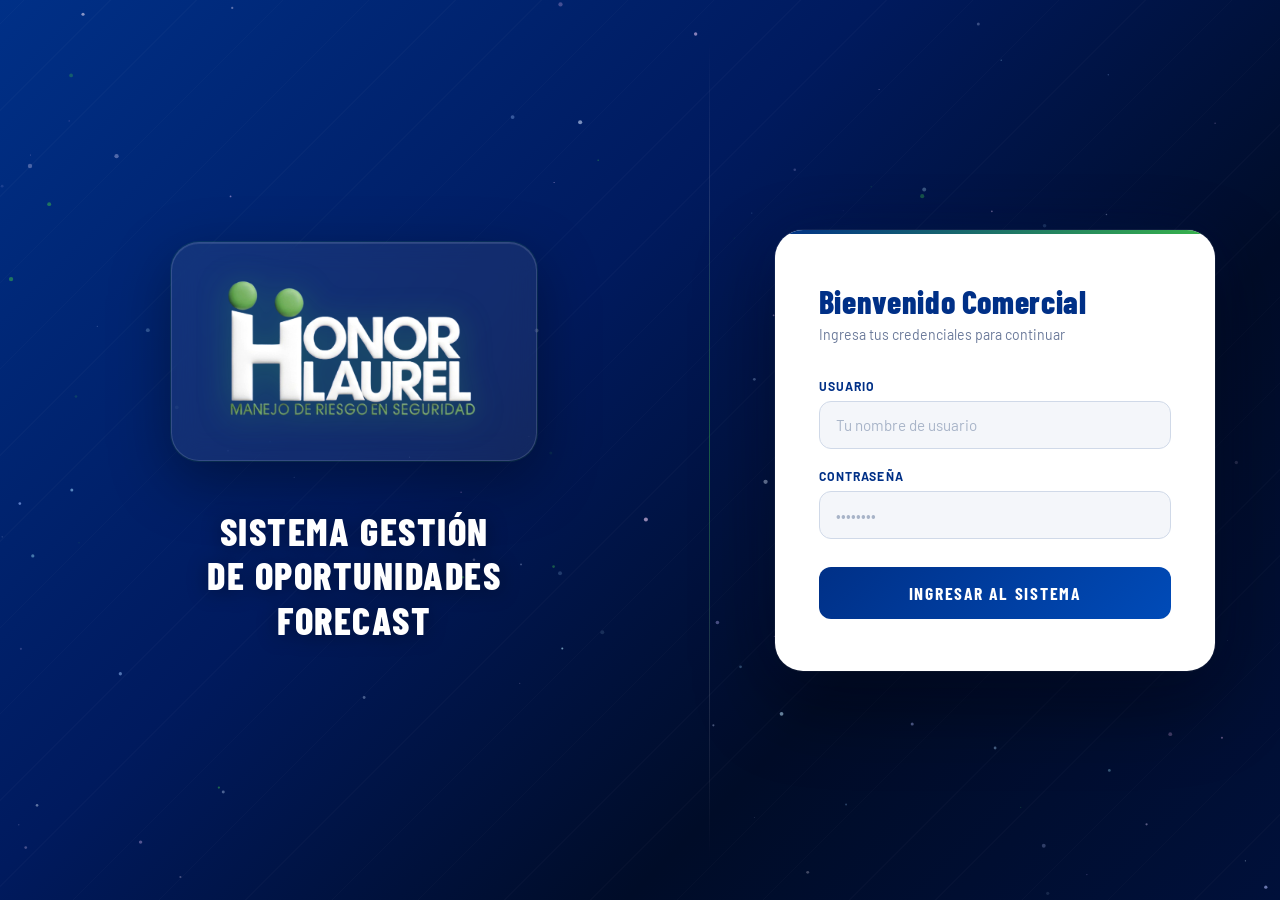
==== frontend/html/index.html @ c41c9d7c "Commit Inicial del proyecto CRM" ====
<!DOCTYPE html>
<html lang="es">
<head>
  <meta charset="UTF-8">
  <meta name="viewport" content="width=device-width, initial-scale=1.0">
  <title>HONOR — FORECASH · Ingreso</title>

  <!-- Fuentes -->
  <link href="https://fonts.googleapis.com/css2?family=Barlow:wght@300;400;600;700&family=Barlow+Condensed:wght@700;800&display=swap" rel="stylesheet">


  <!-- Icono Faviv -->
  <link rel="icon" type="image/png" sizes="16x16"  href="/frontend/img/favicons/favicon-16x16.png">
  <meta name="msapplication-TileColor" content="#ffffff">
  <meta name="theme-color" content="#ffffff">

  <!-- Estilos separados -->
  <link rel="stylesheet" href="/frontend/estilos/estilosindex.css">
</head>
<body>

  <!-- ── Fondo animado ────────────────────────────────────────── -->
  <div class="bg-gradient"></div>
  <canvas id="particleCanvas"></canvas>
  <div class="orb orb-1"></div>
  <div class="orb orb-2"></div>
  <div class="orb orb-3"></div>
  <div class="bg-lines"></div>

  <!-- ── Layout principal ─────────────────────────────────────── -->
  <div class="login-wrapper">

    <!-- Panel izquierdo — Branding -->
    <div class="panel-brand">
      <div class="logo-wrap">
        <img src="/frontend/img/logo.png" alt="Honor Servicios de Seguridad">
      </div>
      <h1>SISTEMA GESTIÓN<br>DE OPORTUNIDADES <br>FORECAST</h1>
    </div>

    <!-- Separador vertical -->
    <div class="divider"></div>

    <!-- Panel derecho — Formulario -->
    <div class="panel-form">
      <div class="card-login">

        <h2>Bienvenido Comercial</h2>
        <p class="subtitle">Ingresa tus credenciales para continuar</p>

        <!-- Campo usuario -->
        <div class="field">
          <label for="usuario">Usuario</label>
          <input
            type="text"
            id="usuario"
            placeholder="Tu nombre de usuario"
            autocomplete="username"
            spellcheck="false"
          >
        </div>

        <!-- Campo contraseña -->
        <div class="field">
          <label for="clave">Contraseña</label>
          <input
            type="password"
            id="clave"
            placeholder="••••••••"
            autocomplete="current-password"
          >
        </div>

        <!-- Botón ingresar -->
        <button class="btn-login" onclick="login()">
          Ingresar al sistema
          <span class="btn-bar"></span>
        </button>

        <!-- Mensaje de estado (error / carga / éxito) -->
        <div class="msg-box error" id="msgBox"></div>

      </div>
    </div>

  </div><!-- /login-wrapper -->

        
  <!-- Lógica separada -->
  <script src="/frontend/logicas/logicaindex.js"></script>

</body>
</html>
---- frontend/estilos/estilosindex.css ----
/* ============================================================
   estilosindex.css  —  CRM Honor · Login Page
   Paleta: azul corporativo + verde honor + blanco
   Fondo: partículas flotantes animadas + gradiente vivo
   ============================================================ */

/* ── Reset & Variables ─────────────────────────────────────── */
*, *::before, *::after { box-sizing: border-box; margin: 0; padding: 0; }

:root {
  --azul:        #003087;
  --azul-med:    #004BB8;
  --azul-claro:  #0066CC;
  --azul-deep:   #001A5E;
  --azul-night:  #00103A;
  --verde:       #39B54A;
  --verde-dark:  #2A8C38;
  --verde-glow:  rgba(57,181,74,0.35);
  --blanco:      #FFFFFF;
  --gris-suave:  #F4F6FA;
  --gris-borde:  #D0D9E8;
  --texto:       #1A2340;
  --error:       #D93025;
  --success:     #1A7A2E;
  --success-bg:  #E8F5E9;
}

/* ── Body & Fondo animado ───────────────────────────────────── */
body {
  font-family: 'Barlow', sans-serif;
  min-height: 100vh;
  display: flex;
  position: relative;
  overflow: hidden;
  background: var(--azul-night);
}

/* Gradiente base que rota suavemente */
.bg-gradient {
  position: fixed;
  inset: 0;
  background: linear-gradient(
    135deg,
    var(--azul)      0%,
    var(--azul-deep) 40%,
    #000C28          70%,
    var(--azul-night) 100%
  );
  animation: gradientShift 12s ease-in-out infinite alternate;
  z-index: 0;
}

@keyframes gradientShift {
  0%   { filter: hue-rotate(0deg)   brightness(1.0); }
  50%  { filter: hue-rotate(8deg)   brightness(1.06); }
  100% { filter: hue-rotate(-4deg)  brightness(0.95); }
}

/* ── Orbes de luz flotantes ─────────────────────────────────── */
.orb {
  position: fixed;
  border-radius: 50%;
  pointer-events: none;
  z-index: 0;
  filter: blur(60px);
  animation: orbFloat linear infinite;
  opacity: 0;
}

.orb-1 {
  width: 600px; height: 600px;
  top: -200px; right: -150px;
  background: radial-gradient(circle, rgba(57,181,74,0.18) 0%, transparent 65%);
  animation-duration: 18s;
  animation-delay: 0s;
}
.orb-2 {
  width: 500px; height: 500px;
  bottom: -180px; left: -120px;
  background: radial-gradient(circle, rgba(0,102,204,0.25) 0%, transparent 65%);
  animation-duration: 22s;
  animation-delay: -7s;
}
.orb-3 {
  width: 350px; height: 350px;
  top: 40%; left: 30%;
  background: radial-gradient(circle, rgba(0,75,184,0.15) 0%, transparent 65%);
  animation-duration: 28s;
  animation-delay: -14s;
}

@keyframes orbFloat {
  0%   { opacity: 0;    transform: translateY(0)    scale(1);    }
  10%  { opacity: 1; }
  50%  { transform: translateY(-40px) scale(1.08) rotate(5deg); }
  90%  { opacity: 1; }
  100% { opacity: 0;    transform: translateY(0)    scale(1);    }
}

/* ── Partículas parpadeantes (canvas) ──────────────────────── */
#particleCanvas {
  position: fixed;
  inset: 0;
  z-index: 0;
  pointer-events: none;
}

/* ── Líneas diagonales sutiles ──────────────────────────────── */
.bg-lines {
  position: fixed;
  inset: 0;
  z-index: 0;
  background-image: repeating-linear-gradient(
    -45deg,
    transparent,
    transparent 60px,
    rgba(255,255,255,0.018) 60px,
    rgba(255,255,255,0.018) 61px
  );
  pointer-events: none;
}

/* ── Layout principal ───────────────────────────────────────── */
.login-wrapper {
  display: flex;
  width: 100%;
  min-height: 100vh;
  align-items: stretch;
  position: relative;
  z-index: 1;
}

/* ── Panel izquierdo (branding) ─────────────────────────────── */
.panel-brand {
  flex: 1.2;
  display: flex;
  flex-direction: column;
  justify-content: center;
  align-items: center;
  padding: 60px;
  position: relative;
}

.panel-brand .logo-wrap {
  background: rgba(255,255,255,0.07);
  border: 1px solid rgba(255,255,255,0.14);
  border-radius: 28px;
  padding: 36px 52px;
  backdrop-filter: blur(14px);
  -webkit-backdrop-filter: blur(14px);
  margin-bottom: 48px;
  box-shadow:
    0 0 0 1px rgba(57,181,74,0.12),
    0 20px 60px rgba(0,0,0,0.35),
    inset 0 1px 0 rgba(255,255,255,0.1);
  animation: logoGlow 4s ease-in-out infinite alternate;
  transition: transform 0.3s ease;
}

.panel-brand .logo-wrap:hover {
  transform: scale(1.03);
}

@keyframes logoGlow {
  from { box-shadow: 0 0 0 1px rgba(57,181,74,0.12), 0 20px 60px rgba(0,0,0,0.35), 0 0 40px rgba(57,181,74,0.08); }
  to   { box-shadow: 0 0 0 1px rgba(57,181,74,0.30), 0 20px 60px rgba(0,0,0,0.4),  0 0 70px rgba(57,181,74,0.20); }
}

.panel-brand .logo-wrap img {
  width: 260px;
  filter: brightness(1.08) drop-shadow(0 4px 16px rgba(57,181,74,0.3));
}

.panel-brand h1 {
  font-family: 'Barlow Condensed', sans-serif;
  font-size: 2.4rem;
  font-weight: 800;
  color: var(--blanco);
  text-align: center;
  letter-spacing: 0.04em;
  line-height: 1.15;
  margin-bottom: 16px;
  text-shadow: 0 2px 20px rgba(0,0,0,0.4);
  animation: fadeUp 0.8s 0.2s ease both;
}

.panel-brand p {
  color: rgba(255,255,255,0.55);
  font-size: 1rem;
  text-align: center;
  max-width: 360px;
  line-height: 1.6;
  animation: fadeUp 0.8s 0.35s ease both;
}

@keyframes fadeUp {
  from { opacity: 0; transform: translateY(18px); }
  to   { opacity: 1; transform: translateY(0); }
}

/* Badges decorativos */
.badge-version {
  position: absolute;
  bottom: 32px;
  left: 50%;
  transform: translateX(-50%);
  font-size: 0.72rem;
  color: rgba(255,255,255,0.28);
  letter-spacing: 0.14em;
  text-transform: uppercase;
  white-space: nowrap;
}

.badge-secure {
  display: inline-flex;
  align-items: center;
  gap: 6px;
  background: rgba(57,181,74,0.12);
  border: 1px solid rgba(57,181,74,0.25);
  border-radius: 20px;
  padding: 6px 16px;
  margin-top: 28px;
  font-size: 0.78rem;
  color: rgba(57,181,74,0.85);
  letter-spacing: 0.06em;
  animation: fadeUp 0.8s 0.5s ease both;
}

.badge-secure::before {
  content: '🔒';
  font-size: 0.85rem;
}

/* ── Separador vertical ─────────────────────────────────────── */
.divider {
  width: 1px;
  background: linear-gradient(
    to bottom,
    transparent,
    rgba(255,255,255,0.12) 20%,
    rgba(57,181,74,0.45)   50%,
    rgba(255,255,255,0.12) 80%,
    transparent
  );
  margin: 40px 0;
  animation: dividerGlow 3s ease-in-out infinite alternate;
}

@keyframes dividerGlow {
  from { opacity: 0.6; }
  to   { opacity: 1; }
}

/* ── Panel derecho (formulario) ─────────────────────────────── */
.panel-form {
  flex: 1;
  display: flex;
  align-items: center;
  justify-content: center;
  padding: 60px 40px;
}

/* ── Card de login ──────────────────────────────────────────── */
.card-login {
  background: var(--blanco);
  border-radius: 28px;
  padding: 52px 44px;
  width: 100%;
  max-width: 440px;
  box-shadow:
    0 32px 80px rgba(0,0,0,0.40),
    0 0 0 1px rgba(255,255,255,0.06),
    0 0 60px rgba(0,48,135,0.15);
  animation: cardSlideIn 0.6s cubic-bezier(0.16,1,0.3,1) both;
  position: relative;
  overflow: hidden;
}

/* Barra superior decorativa */
.card-login::before {
  content: '';
  position: absolute;
  top: 0; left: 0; right: 0;
  height: 4px;
  background: linear-gradient(90deg, var(--azul) 0%, var(--verde) 50%, var(--azul-claro) 100%);
  background-size: 200% 100%;
  animation: barSlide 3s linear infinite;
}

@keyframes barSlide {
  from { background-position: 0% 0%; }
  to   { background-position: 200% 0%; }
}

@keyframes cardSlideIn {
  from { opacity: 0; transform: translateY(30px) scale(0.97); }
  to   { opacity: 1; transform: translateY(0)    scale(1); }
}

.card-login h2 {
  font-family: 'Barlow Condensed', sans-serif;
  font-size: 2rem;
  font-weight: 800;
  color: var(--azul);
  margin-bottom: 6px;
  letter-spacing: 0.02em;
}

.card-login .subtitle {
  font-size: 0.88rem;
  color: #6B7A9A;
  margin-bottom: 36px;
}

/* ── Campos de formulario ───────────────────────────────────── */
.field {
  margin-bottom: 20px;
  position: relative;
}

.field label {
  display: block;
  font-size: 0.76rem;
  font-weight: 700;
  letter-spacing: 0.09em;
  text-transform: uppercase;
  color: var(--azul);
  margin-bottom: 8px;
}

.field input {
  width: 100%;
  padding: 14px 16px;
  border: 1.5px solid var(--gris-borde);
  border-radius: 12px;
  font-family: 'Barlow', sans-serif;
  font-size: 0.95rem;
  color: var(--texto);
  background: var(--gris-suave);
  transition: border-color 0.2s, box-shadow 0.2s, background 0.2s;
  outline: none;
}

.field input:focus {
  border-color: var(--azul-claro);
  background: var(--blanco);
  box-shadow: 0 0 0 3px rgba(0,102,204,0.12);
}

.field input::placeholder {
  color: #A8B4C8;
}

/* ── Botón principal ────────────────────────────────────────── */
.btn-login {
  width: 100%;
  padding: 15px;
  background: linear-gradient(135deg, var(--azul) 0%, var(--azul-med) 100%);
  color: var(--blanco);
  border: none;
  border-radius: 12px;
  font-family: 'Barlow Condensed', sans-serif;
  font-size: 1.1rem;
  font-weight: 700;
  letter-spacing: 0.1em;
  text-transform: uppercase;
  cursor: pointer;
  margin-top: 8px;
  transition: transform 0.15s, box-shadow 0.2s, background 0.2s;
  position: relative;
  overflow: hidden;
}

.btn-login:hover {
  background: linear-gradient(135deg, var(--azul-med) 0%, var(--azul-claro) 100%);
  box-shadow: 0 8px 24px rgba(0,48,135,0.38);
  transform: translateY(-2px);
}

.btn-login:active { transform: translateY(0); }

.btn-login .btn-bar {
  position: absolute;
  bottom: 0; left: 0; right: 0;
  height: 3px;
  background: var(--verde);
  transform: scaleX(0);
  transition: transform 0.3s ease;
}

.btn-login:hover .btn-bar { transform: scaleX(1); }

/* Ripple effect */
.btn-login::after {
  content: '';
  position: absolute;
  inset: 0;
  background: radial-gradient(circle at center, rgba(255,255,255,0.25) 0%, transparent 70%);
  opacity: 0;
  transition: opacity 0.3s;
}
.btn-login:active::after { opacity: 1; }

/* ── Mensajes de estado ──────────────────────────────────────── */
.msg-box {
  border-radius: 10px;
  font-size: 0.84rem;
  padding: 11px 14px;
  margin-top: 14px;
  display: none;
  align-items: center;
  gap: 8px;
}

.msg-box.error {
  background: #FFF0EF;
  border: 1px solid #F5C2BE;
  color: var(--error);
}

.msg-box.success {
  background: var(--success-bg);
  border: 1px solid rgba(57,181,74,0.35);
  color: var(--success);
}

.msg-box.loading {
  background: #EEF4FF;
  border: 1px solid rgba(0,102,204,0.25);
  color: var(--azul-claro);
}

.msg-box.visible { display: flex; }

/* Spinner inline */
.spinner {
  width: 14px; height: 14px;
  border: 2px solid rgba(0,102,204,0.3);
  border-top-color: var(--azul-claro);
  border-radius: 50%;
  animation: spin 0.7s linear infinite;
  flex-shrink: 0;
}

@keyframes spin { to { transform: rotate(360deg); } }

/* ── Link de recuperación ───────────────────────────────────── */
.forgot-link {
  display: block;
  text-align: center;
  margin-top: 18px;
  font-size: 0.82rem;
  color: var(--azul-claro);
  cursor: pointer;
  text-decoration: none;
  transition: color 0.2s;
}

.forgot-link:hover {
  color: var(--azul);
  text-decoration: underline;
}

/* ── Modal de recuperación de contraseña ────────────────────── */
.modal-overlay {
  position: fixed;
  inset: 0;
  background: rgba(0,10,30,0.72);
  backdrop-filter: blur(6px);
  -webkit-backdrop-filter: blur(6px);
  z-index: 100;
  display: flex;
  align-items: center;
  justify-content: center;
  opacity: 0;
  pointer-events: none;
  transition: opacity 0.3s ease;
}

.modal-overlay.open {
  opacity: 1;
  pointer-events: auto;
}

.modal-card {
  background: var(--blanco);
  border-radius: 24px;
  padding: 44px 40px;
  width: 100%;
  max-width: 420px;
  position: relative;
  box-shadow: 0 40px 100px rgba(0,0,0,0.45);
  transform: translateY(20px) scale(0.97);
  transition: transform 0.35s cubic-bezier(0.16,1,0.3,1);
}

.modal-overlay.open .modal-card {
  transform: translateY(0) scale(1);
}

/* Barra superior modal */
.modal-card::before {
  content: '';
  position: absolute;
  top: 0; left: 0; right: 0;
  height: 4px;
  background: linear-gradient(90deg, var(--verde-dark) 0%, var(--verde) 100%);
  border-radius: 24px 24px 0 0;
}

.modal-card h3 {
  font-family: 'Barlow Condensed', sans-serif;
  font-size: 1.6rem;
  font-weight: 800;
  color: var(--azul);
  margin-bottom: 8px;
}

.modal-card .modal-sub {
  font-size: 0.86rem;
  color: #6B7A9A;
  margin-bottom: 28px;
  line-height: 1.5;
}

.modal-step { display: none; }
.modal-step.active { display: block; }

.btn-modal {
  width: 100%;
  padding: 14px;
  background: linear-gradient(135deg, var(--verde-dark), var(--verde));
  color: var(--blanco);
  border: none;
  border-radius: 10px;
  font-family: 'Barlow Condensed', sans-serif;
  font-size: 1rem;
  font-weight: 700;
  letter-spacing: 0.08em;
  text-transform: uppercase;
  cursor: pointer;
  margin-top: 6px;
  transition: transform 0.15s, box-shadow 0.2s;
}

.btn-modal:hover {
  box-shadow: 0 6px 20px rgba(42,140,56,0.4);
  transform: translateY(-1px);
}

.btn-cancel {
  display: block;
  text-align: center;
  margin-top: 14px;
  font-size: 0.82rem;
  color: #8A97B0;
  cursor: pointer;
  transition: color 0.2s;
}

.btn-cancel:hover { color: var(--error); }

/* ── Loading overlay (login) ────────────────────────────────── */
.btn-login.loading-state {
  pointer-events: none;
  opacity: 0.85;
}

/* ── Responsive ─────────────────────────────────────────────── */
@media (max-width: 768px) {
  .panel-brand, .divider { display: none; }
  .panel-form { padding: 24px 16px; }
  .card-login { padding: 40px 28px; }
  .modal-card { margin: 16px; padding: 36px 24px; }
}
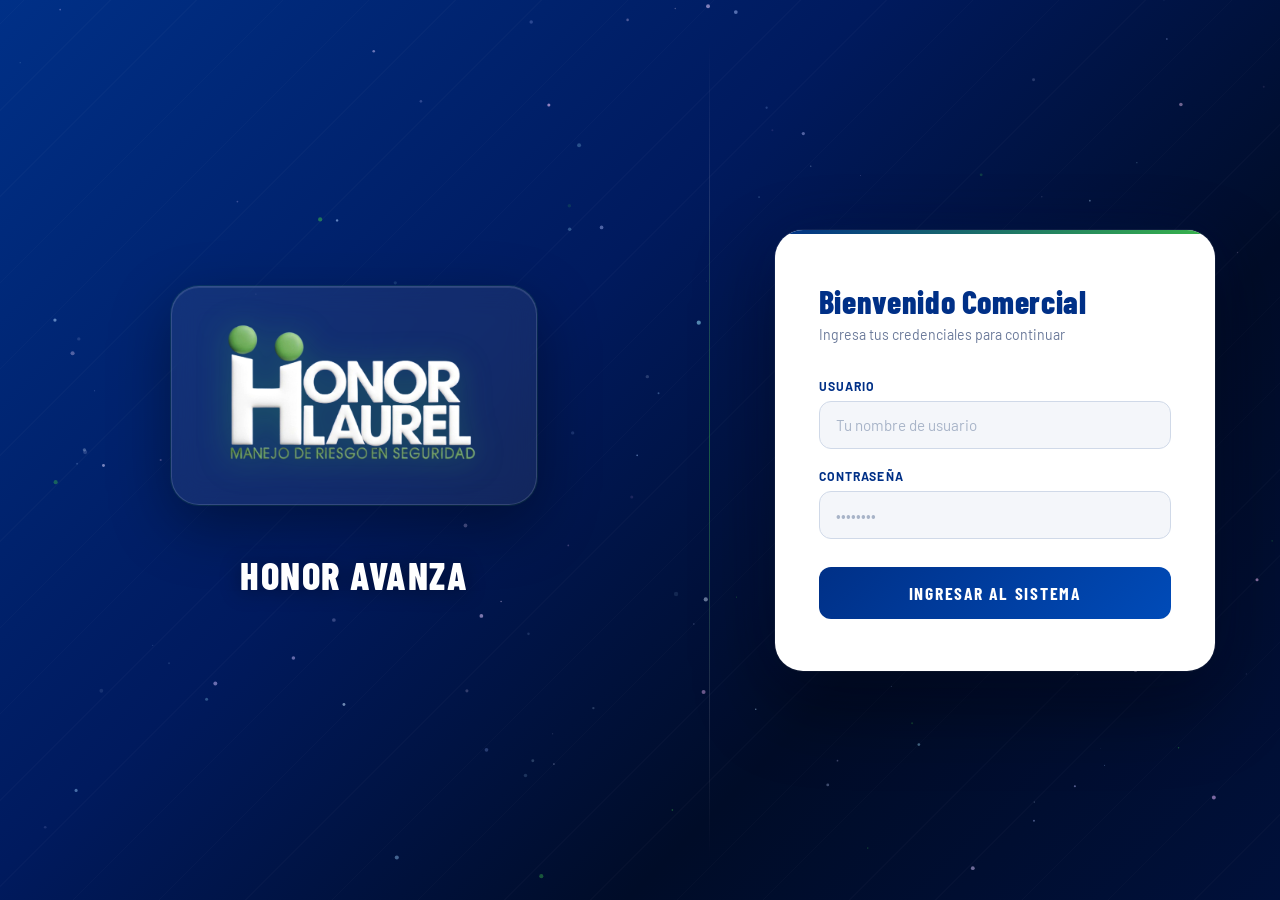
==== commit d7ad92b1: "Actualizacion de Base de datos, Indicadores de corte y acciones de registro de formulario" ====
--- a/frontend/html/index.html
+++ b/frontend/html/index.html
@@ -35,7 +35,7 @@
       <div class="logo-wrap">
         <img src="/frontend/img/logo.png" alt="Honor Servicios de Seguridad">
       </div>
-      <h1>SISTEMA GESTIÓN<br>DE OPORTUNIDADES <br>FORECAST</h1>
+      <h1>HONOR AVANZA</h1>
     </div>
 
     <!-- Separador vertical -->
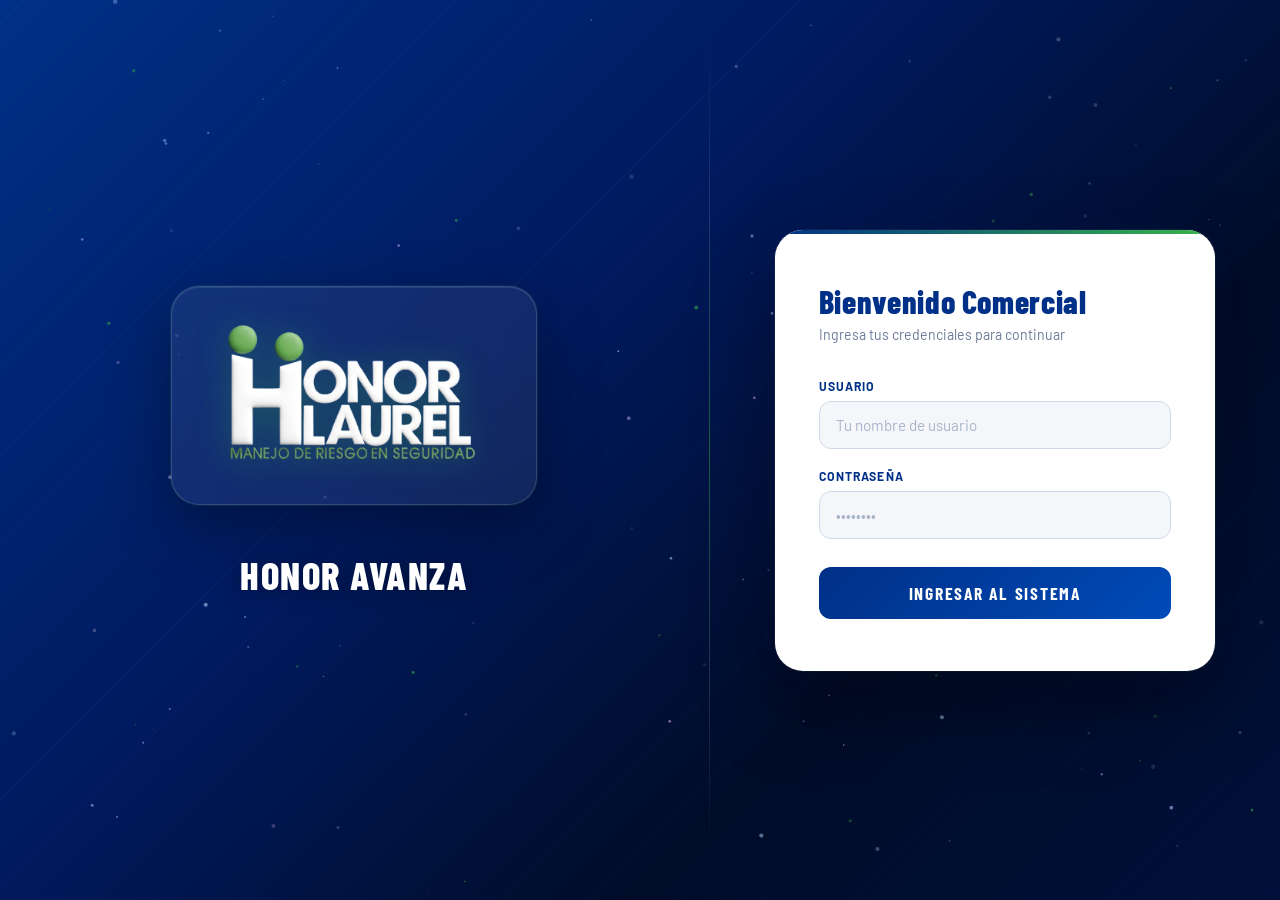
==== commit 6cf9a041: "Actualizacion frontend" ====
--- a/frontend/html/index.html
+++ b/frontend/html/index.html
@@ -16,6 +16,7 @@
 
   <!-- Estilos separados -->
   <link rel="stylesheet" href="/frontend/estilos/estilosindex.css">
+  <link rel="stylesheet" href="/frontend/estilos/comun.css">
 </head>
 <body>
 
@@ -87,7 +88,8 @@
 
         
   <!-- Lógica separada -->
-  <script src="/frontend/logicas/logicaindex.js"></script>
+  <script src="/frontend/logicas/guard-sesion.js"></script>
+<script src="/frontend/logicas/logicaindex.js"></script>
 
 </body>
 </html>
--- a/frontend/estilos/comun.css
+++ b/frontend/estilos/comun.css
@@ -0,0 +1,162 @@
+/* ============================================================================
+   comun.css — CRM Honor · Capa compartida
+   ----------------------------------------------------------------------------
+   Se carga DESPUÉS del CSS propio de cada página, en todas las páginas.
+   Contiene lo que antes se repetía (o faltaba) archivo por archivo:
+
+     1. Secciones de formulario  (.form-seccion / .seccion-titulo)
+     2. Campos ocultos que siguen existiendo en el DOM (.campo-oculto)
+     3. Capa responsive única para navbar, sidebar, contenido, grids y tablas
+
+   Al vivir en un solo archivo, un ajuste de layout se hace una vez y aplica
+   a las seis páginas.
+   ============================================================================ */
+
+/* ══════════════════════════════════════════════════════════════
+   1. SECCIONES DE FORMULARIO
+   Agrupan los campos por tema (Valores, Servicio, Ubicación…) en
+   lugar de un bloque único donde todo se mezcla.
+══════════════════════════════════════════════════════════════ */
+
+.form-seccion {
+  padding: 20px 0 4px;
+  border-top: 1px solid var(--gris-borde, #D0D9E8);
+}
+.form-seccion:first-of-type {
+  padding-top: 0;
+  border-top: 0;
+}
+
+.seccion-titulo {
+  display: flex;
+  align-items: center;
+  gap: 9px;
+  margin: 0 0 16px;
+  font-family: 'Barlow Condensed', 'Barlow', sans-serif;
+  font-size: 0.95rem;
+  font-weight: 800;
+  letter-spacing: 0.1em;
+  text-transform: uppercase;
+  color: var(--azul, #003087);
+}
+.seccion-titulo i {
+  display: inline-flex;
+  align-items: center;
+  justify-content: center;
+  width: 26px;
+  height: 26px;
+  border-radius: 7px;
+  background: var(--gris-suave, #F4F6FA);
+  color: var(--azul-med, #004BB8);
+  font-size: 0.9rem;
+}
+.seccion-titulo .seccion-nota {
+  margin-left: auto;
+  font-family: 'Barlow', sans-serif;
+  font-size: 0.72rem;
+  font-weight: 400;
+  letter-spacing: 0;
+  text-transform: none;
+  color: #8896B0;
+}
+
+/* ══════════════════════════════════════════════════════════════
+   2. CAMPOS OCULTOS
+   El campo sigue en el DOM y se sigue calculando y enviando a la
+   API: solo se le quita el ruido visual al usuario.
+   NO usar hidden="" ni quitar el input: el JS los necesita.
+══════════════════════════════════════════════════════════════ */
+
+.campo-oculto { display: none !important; }
+
+/* ══════════════════════════════════════════════════════════════
+   3. RESPONSIVE
+══════════════════════════════════════════════════════════════ */
+
+/* Nada debe desbordar horizontalmente la ventana */
+html, body { max-width: 100%; overflow-x: hidden; }
+img, svg, canvas { max-width: 100%; }
+
+/* Cualquier tabla dentro de una tarjeta puede desplazarse */
+.table-card,
+.tabla-wrap,
+.table-responsive { overflow-x: auto; -webkit-overflow-scrolling: touch; }
+
+/* ── ≤1200px: los grids de 3 columnas bajan a 2 ───────────────── */
+@media (max-width: 1200px) {
+  .form-grid.three { grid-template-columns: 1fr 1fr; }
+  .content { padding: 28px 24px; }
+}
+
+/* ── ≤992px: el sidebar deja de ser columna y pasa a ser una
+      barra horizontal desplazable bajo el navbar ───────────────── */
+@media (max-width: 992px) {
+  .main-layout { flex-direction: column; }
+
+  .sidebar {
+    width: 100% !important;
+    min-width: 0 !important;
+    height: auto !important;
+    min-height: 0 !important;
+    flex-direction: row;
+    align-items: center;
+    gap: 6px;
+    padding: 10px 12px;
+    overflow-x: auto;
+    overflow-y: hidden;
+    white-space: nowrap;
+    position: static;
+  }
+  .sidebar-label,
+  .sidebar-divider { display: none !important; }
+  .sidebar-item {
+    flex: 0 0 auto;
+    margin: 0;
+    padding: 8px 14px;
+    border-radius: 8px;
+    font-size: 0.85rem;
+  }
+
+  .navbar { flex-wrap: wrap; height: auto; padding: 10px 16px; gap: 10px; }
+  .navbar img { height: 38px; }
+  .navbar-right { gap: 12px; margin-left: auto; }
+  .nav-links { display: none; }          /* la navegación queda en el sidebar */
+
+  .content { padding: 22px 16px; }
+  .card-body { padding: 20px; }
+}
+
+/* ── ≤768px: una sola columna en todos los formularios ─────────── */
+@media (max-width: 768px) {
+  .form-grid,
+  .form-grid.three,
+  .form-grid.one { grid-template-columns: 1fr; gap: 16px; }
+
+  .card-header { flex-wrap: wrap; gap: 8px; }
+  .card-header h3 { font-size: 1rem; }
+
+  .form-actions { flex-wrap: wrap; gap: 10px; }
+  .form-actions .btn { flex: 1 1 100%; justify-content: center; }
+
+  .form-seccion { padding-top: 16px; }
+  .seccion-titulo { font-size: 0.85rem; }
+  .seccion-titulo .seccion-nota { margin-left: 0; flex: 1 1 100%; }
+
+  .aiu-preview { grid-template-columns: 1fr 1fr !important; gap: 10px; }
+}
+
+/* ── ≤480px: teléfonos ────────────────────────────────────────── */
+@media (max-width: 480px) {
+  .content { padding: 16px 12px; }
+  .card-body { padding: 16px; }
+  .navbar img { height: 32px; }
+  .nav-user span { display: none; }
+  .aiu-preview { grid-template-columns: 1fr !important; }
+}
+
+/* iOS hace zoom automático si la fuente del input baja de 16px */
+@media (max-width: 768px) {
+  .field input,
+  .field select,
+  .field textarea { font-size: 16px; }
+}
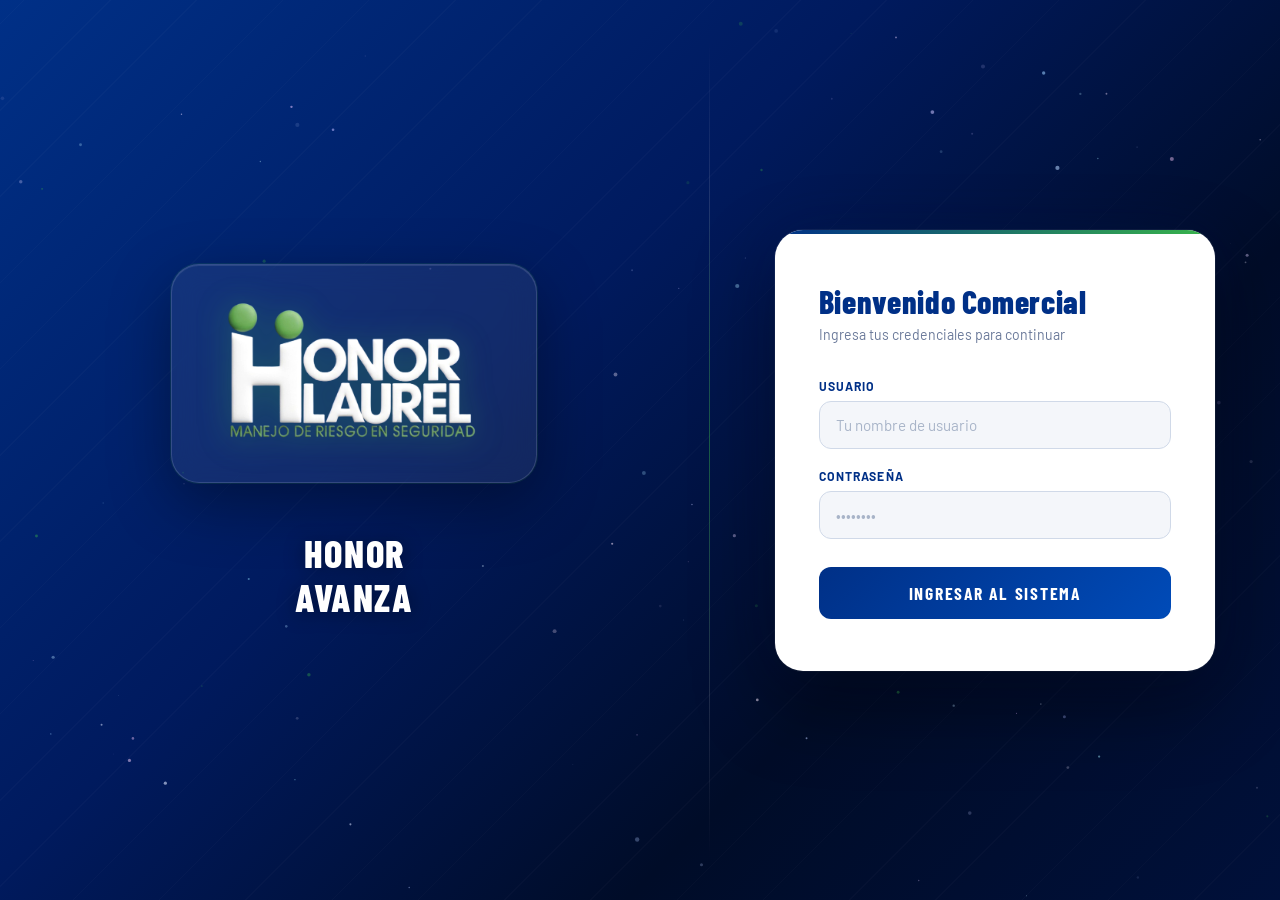
==== commit 8badc838: "Actualizacion Oportunidades" ====
--- a/frontend/html/index.html
+++ b/frontend/html/index.html
@@ -36,7 +36,7 @@
       <div class="logo-wrap">
         <img src="/frontend/img/logo.png" alt="Honor Servicios de Seguridad">
       </div>
-      <h1>HONOR AVANZA</h1>
+      <h1>HONOR<br>AVANZA</h1>
     </div>
 
     <!-- Separador vertical -->
--- a/frontend/estilos/comun.css
+++ b/frontend/estilos/comun.css
@@ -73,8 +73,11 @@
    3. RESPONSIVE
 ══════════════════════════════════════════════════════════════ */
 
-/* Nada debe desbordar horizontalmente la ventana */
-html, body { max-width: 100%; overflow-x: hidden; }
+/* Nada debe desbordar horizontalmente la ventana.
+   OJO: no se usa overflow-x:hidden en html/body. Eso crea un contexto de
+   scroll que ROMPE position:sticky, y el sidebar de Indicadores deja de
+   quedar fijo: se corta a media página y abajo queda todo en blanco.
+   El desborde se contiene en los elementos que lo producen (tablas). */
 img, svg, canvas { max-width: 100%; }
 
 /* Cualquier tabla dentro de una tarjeta puede desplazarse */
@@ -88,24 +91,33 @@
   .content { padding: 28px 24px; }
 }
 
-/* ── ≤992px: el sidebar deja de ser columna y pasa a ser una
-      barra horizontal desplazable bajo el navbar ───────────────── */
-@media (max-width: 992px) {
+/* ── ≤860px: el sidebar deja de ser columna y pasa a ser una
+      barra horizontal desplazable bajo el navbar.
+      Por encima de ese ancho se respeta el diseño original: columna
+      azul sticky a la izquierda. El punto de corte se bajó de 992px
+      a 860px porque en tablets el layout de columnas todavía se ve
+      bien y el cambio se sentía prematuro.                         */
+@media (max-width: 860px) {
   .main-layout { flex-direction: column; }
 
   .sidebar {
+    /* !important en todas: cada página define su propio .sidebar con
+       height:calc(100vh - 68px) y position:sticky, que aquí sobran. */
     width: 100% !important;
     min-width: 0 !important;
+    max-height: none !important;
     height: auto !important;
     min-height: 0 !important;
-    flex-direction: row;
+    flex-direction: row !important;
     align-items: center;
     gap: 6px;
-    padding: 10px 12px;
-    overflow-x: auto;
-    overflow-y: hidden;
+    padding: 10px 12px !important;
+    overflow-x: auto !important;
+    overflow-y: hidden !important;
     white-space: nowrap;
-    position: static;
+    position: static !important;
+    top: auto !important;
+    box-shadow: 0 2px 10px rgba(0,0,0,0.12);
   }
   .sidebar-label,
   .sidebar-divider { display: none !important; }
@@ -126,6 +138,13 @@
   .card-body { padding: 20px; }
 }
 
+/* Entre 861px y 992px solo se compacta el contenido: el sidebar sigue
+   siendo la columna azul de siempre. */
+@media (min-width: 861px) and (max-width: 992px) {
+  .content { padding: 24px 20px; }
+  .card-body { padding: 22px; }
+}
+
 /* ── ≤768px: una sola columna en todos los formularios ─────────── */
 @media (max-width: 768px) {
   .form-grid,
@@ -160,3 +179,98 @@
   .field select,
   .field textarea { font-size: 16px; }
 }
+
+
+/* ══════════════════════════════════════════════════════════════
+   4. BLOQUES DE FORMULARIO
+   Cada tema es una tarjeta independiente (data-seccion), con la
+   misma cabecera azul del resto de la aplicación.
+══════════════════════════════════════════════════════════════ */
+
+[data-seccion] { margin-bottom: 22px; }
+[data-seccion] .card-header .verde-tag { margin-left: auto; }
+
+@media (max-width: 768px) {
+  [data-seccion] { margin-bottom: 16px; }
+}
+
+/* ══════════════════════════════════════════════════════════════
+   5. ESTADO VACÍO
+   Lo usa ponerVacio() cuando el año de corte no tiene datos.
+══════════════════════════════════════════════════════════════ */
+
+.sin-datos-msg {
+  display: flex; align-items: center; justify-content: center; gap: 8px;
+  min-height: 120px; padding: 24px;
+  color: #8896B0; font-size: 0.86rem; font-weight: 600;
+  text-align: center;
+}
+.sin-datos-msg i { font-size: 1.2rem; opacity: 0.7; }
+
+/* ══════════════════════════════════════════════════════════════
+   6. TARJETAS DESPLEGABLES (ACORDEÓN)
+   La cabecera actúa como botón: abre y cierra el cuerpo.
+   Se usa en el formulario de actualización, donde el usuario abre
+   solo lo que va a modificar.
+══════════════════════════════════════════════════════════════ */
+
+[data-acordeon] > .card-header { cursor: pointer; user-select: none; }
+
+[data-acordeon] > .card-body {
+  display: none;
+  animation: acordeonAbrir 0.18s ease;
+}
+[data-acordeon].abierto > .card-body { display: block; }
+
+@keyframes acordeonAbrir {
+  from { opacity: 0; transform: translateY(-4px); }
+  to   { opacity: 1; transform: none; }
+}
+
+.acordeon-toggle {
+  margin-left: 10px;
+  color: rgba(255,255,255,0.85);
+  font-size: 1rem;
+  transition: transform 0.2s ease;
+}
+[data-acordeon].abierto .acordeon-toggle { transform: rotate(180deg); }
+
+.acordeon-estado {
+  margin-left: auto;
+  font-size: 0.66rem; font-weight: 800; letter-spacing: 0.09em;
+  padding: 4px 10px; border-radius: 20px; white-space: nowrap;
+}
+.acordeon-estado.es-requerido { background: var(--verde, #39B54A); color: #fff; }
+.acordeon-estado.es-opcional  { background: rgba(255,255,255,0.18); color: #fff; }
+
+/* Tarjeta que la fase vuelve obligatoria */
+[data-acordeon].requerido { box-shadow: 0 0 0 2px rgba(57,181,74,0.35), 0 2px 16px rgba(0,48,135,0.07); }
+
+/* ══════════════════════════════════════════════════════════════
+   7. TÍTULO GUÍA DEL PASO 2
+══════════════════════════════════════════════════════════════ */
+
+.paso2-titulo { margin: 4px 0 18px; }
+.paso2-titulo h3 {
+  font-family: 'Barlow Condensed', 'Barlow', sans-serif;
+  font-size: 1.35rem; font-weight: 800; letter-spacing: 0.02em;
+  color: var(--azul, #003087); margin: 0 0 4px;
+}
+.paso2-titulo p {
+  margin: 0; font-size: 0.86rem; color: #6B7A9A; max-width: 760px;
+}
+
+/* ══════════════════════════════════════════════════════════════
+   8. MARCA DE ESTADO POR CAMPO
+   "Sin modificar" = ya tenía ese dato y no se ha tocado.
+   "Vacío"         = nunca se diligenció.
+   "Modificado"    = cambió en esta sesión.
+══════════════════════════════════════════════════════════════ */
+
+.campo-marca {
+  font-size: 0.68rem; font-weight: 700; letter-spacing: 0.05em;
+  text-transform: uppercase;
+}
+.campo-marca.marca-original { color: #8896B0; }
+.campo-marca.marca-vacio    { color: #C0A24A; }
+.campo-marca.marca-cambiado { color: var(--verde-dark, #2A8C38); }
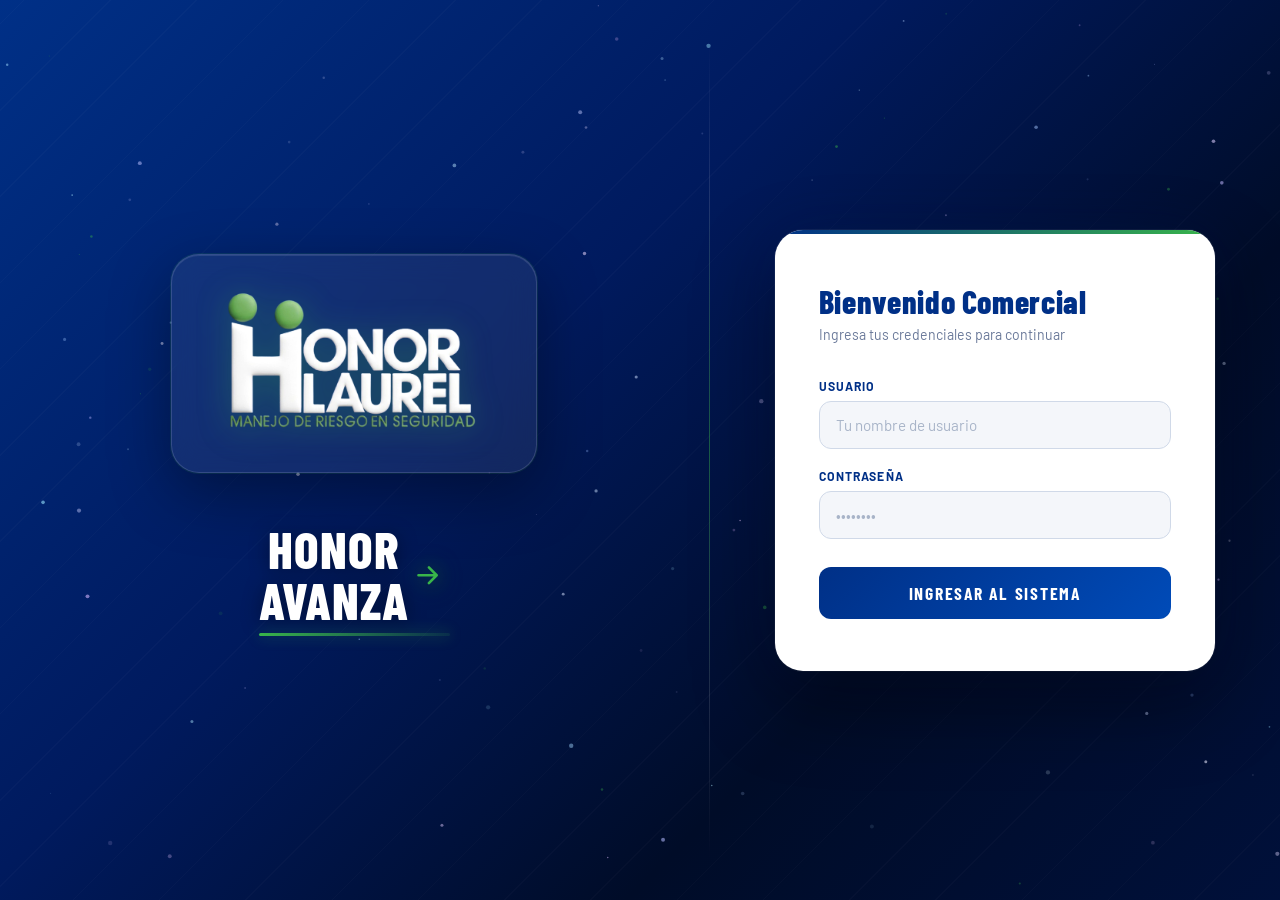
==== commit bca4ab36: "Actualizacion Oportunidades  v2" ====
--- a/frontend/html/index.html
+++ b/frontend/html/index.html
@@ -15,6 +15,7 @@
   <meta name="theme-color" content="#ffffff">
 
   <!-- Estilos separados -->
+  <link href="https://cdn.jsdelivr.net/npm/bootstrap-icons@1.11.3/font/bootstrap-icons.min.css" rel="stylesheet">
   <link rel="stylesheet" href="/frontend/estilos/estilosindex.css">
   <link rel="stylesheet" href="/frontend/estilos/comun.css">
 </head>
@@ -36,7 +37,12 @@
       <div class="logo-wrap">
         <img src="/frontend/img/logo.png" alt="Honor Servicios de Seguridad">
       </div>
-      <h1>HONOR<br>AVANZA</h1>
+      <h1 class="brand-title">
+        <span class="brand-linea"></span>
+        <span class="brand-linea brand-avanza">
+          HONOR <br> AVANZA<i class="bi bi-arrow-right-short brand-flecha"></i>
+        </span>
+      </h1>
     </div>
 
     <!-- Separador vertical -->
--- a/frontend/estilos/estilosindex.css
+++ b/frontend/estilos/estilosindex.css
@@ -573,3 +573,80 @@
   .card-login { padding: 40px 28px; }
   .modal-card { margin: 16px; padding: 36px 24px; }
 }
+
+/* ══════════════════════════════════════════════════════════════
+   MARCA — HONOR AVANZA
+   Dos pesos tipográficos, una flecha que refuerza la idea de
+   avance y un subrayado en el verde corporativo. Sin animaciones
+   llamativas: es una pantalla de acceso, no una landing.
+══════════════════════════════════════════════════════════════ */
+
+.panel-brand h1.brand-title {
+  display: flex;
+  flex-direction: column;
+  align-items: center;
+  gap: 2px;
+  margin-bottom: 10px;
+}
+
+.brand-title .brand-linea {
+  display: block;
+  line-height: 1;
+}
+
+/* "HONOR": más ligero y espaciado, actúa como antetítulo */
+.brand-title .brand-linea:first-child {
+  font-size: 1.5rem;
+  font-weight: 600;
+  letter-spacing: 0.42em;
+  text-indent: 0.42em;            /* compensa el tracking del último carácter */
+  color: rgba(255,255,255,0.78);
+}
+
+/* "AVANZA": el peso de la marca */
+.brand-title .brand-avanza {
+  position: relative;
+  display: inline-flex;
+  align-items: center;
+  font-size: 3.2rem;
+  font-weight: 800;
+  letter-spacing: 0.02em;
+  color: #fff;
+  padding-bottom: 10px;
+}
+
+/* Subrayado corporativo bajo AVANZA */
+.brand-title .brand-avanza::after {
+  content: '';
+  position: absolute;
+  left: 0; right: 0; bottom: 0;
+  height: 3px;
+  border-radius: 3px;
+  background: linear-gradient(90deg, var(--verde, #39B54A), rgba(57,181,74,0.15));
+  box-shadow: 0 0 14px rgba(57,181,74,0.45);
+}
+
+.brand-title .brand-flecha {
+  font-size: 2.6rem;
+  margin-left: -2px;
+  color: var(--verde, #39B54A);
+  filter: drop-shadow(0 0 10px rgba(57,181,74,0.5));
+  transform: translateY(1px);
+}
+
+.panel-brand .brand-tagline {
+  margin: 0;
+  font-family: 'Barlow', sans-serif;
+  font-size: 0.78rem;
+  font-weight: 400;
+  letter-spacing: 0.16em;
+  text-transform: uppercase;
+  color: rgba(255,255,255,0.5);
+  text-align: center;
+}
+
+@media (max-width: 900px) {
+  .brand-title .brand-avanza { font-size: 2.4rem; }
+  .brand-title .brand-flecha { font-size: 2rem; }
+  .brand-title .brand-linea:first-child { font-size: 1.2rem; }
+}
--- a/frontend/estilos/comun.css
+++ b/frontend/estilos/comun.css
@@ -274,3 +274,42 @@
 .campo-marca.marca-original { color: #8896B0; }
 .campo-marca.marca-vacio    { color: #C0A24A; }
 .campo-marca.marca-cambiado { color: var(--verde-dark, #2A8C38); }
+
+/* ══════════════════════════════════════════════════════════════
+   9. CHECKLIST DE CONFIRMACIÓN
+   Resumen de cambios que se muestra antes de guardar un
+   movimiento de actualización.
+══════════════════════════════════════════════════════════════ */
+
+.check-wrap { text-align: left; }
+
+.check-sub {
+  margin: 14px 0 6px;
+  font-size: 0.7rem; font-weight: 800; letter-spacing: 0.09em;
+  text-transform: uppercase; color: #8896B0;
+}
+.check-wrap .check-sub:first-child { margin-top: 0; }
+
+.check-cambios {
+  list-style: none;
+  margin: 0; padding: 0;
+  border: 1px solid var(--gris-borde, #D0D9E8);
+  border-radius: 10px;
+  overflow: hidden;
+}
+.check-cambios li {
+  padding: 9px 14px;
+  font-size: 0.86rem;
+  border-bottom: 1px solid var(--gris-borde, #D0D9E8);
+  background: #FAFBFE;
+}
+.check-cambios li:last-child { border-bottom: none; }
+.check-cambios li strong { color: var(--azul, #003087); }
+
+.check-sin-cambios {
+  margin: 0; padding: 12px 14px;
+  font-size: 0.86rem; color: #6B7A9A;
+  background: #FAFBFE;
+  border: 1px dashed var(--gris-borde, #D0D9E8);
+  border-radius: 10px;
+}
